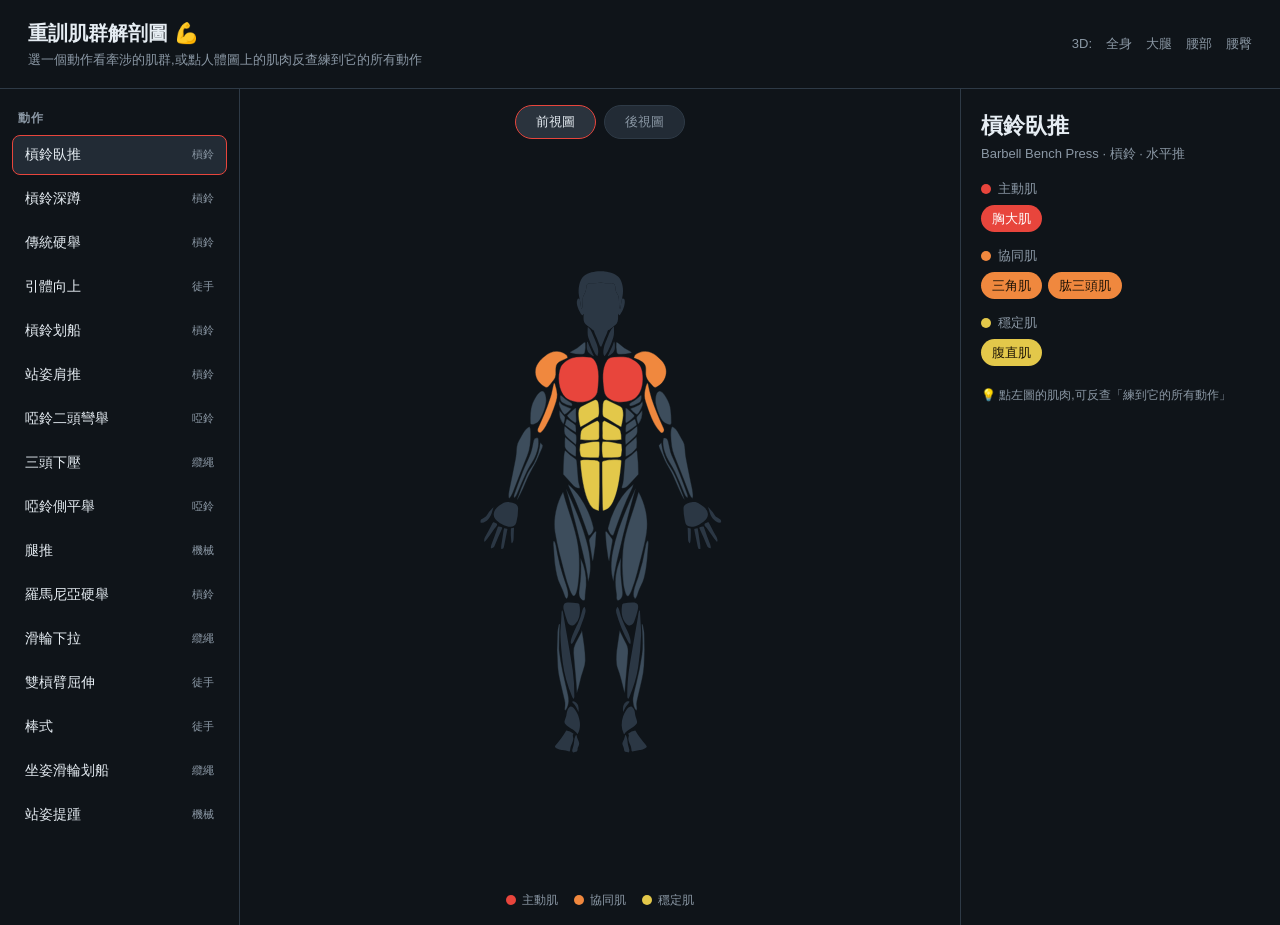
==== index.html @ b0a294b0 "重訓肌群解剖圖:2D SVG + 3D 解剖模型 - 2D:前/後視圖 SVG 人體,16 動作 × 15 肌群雙向查詢,三色語意 - 3D:全身(Draco 1.6MB)+ 大腿/腰部/腰臀區域頁," ====
<!DOCTYPE html>
<html lang="zh-Hant">
<head>
  <meta charset="UTF-8">
  <meta name="viewport" content="width=device-width, initial-scale=1.0">
  <title>重訓肌群解剖圖</title>
  <link rel="stylesheet" href="style.css">
</head>
<body>
  <header style="display:flex;justify-content:space-between;align-items:center;">
    <div>
      <h1>重訓肌群解剖圖 💪</h1>
      <p>選一個動作看牽涉的肌群,或點人體圖上的肌肉反查練到它的所有動作</p>
    </div>
    <nav style="display:flex;gap:14px;font-size:13px;">
      <span style="color:var(--text-dim)">3D:</span>
      <a href="fullbody3d.html" style="color:var(--text-dim);text-decoration:none">全身</a>
      <a href="thigh3d.html" style="color:var(--text-dim);text-decoration:none">大腿</a>
      <a href="waist3d.html" style="color:var(--text-dim);text-decoration:none">腰部</a>
      <a href="waistglute3d.html" style="color:var(--text-dim);text-decoration:none">腰臀</a>
    </nav>
  </header>

  <div class="layout">
    <!-- 左:動作清單 -->
    <aside class="sidebar">
      <h3>動作</h3>
      <div id="exercise-list"></div>
    </aside>

    <!-- 中:人體圖 -->
    <main class="stage">
      <div class="view-toggle">
        <button class="view-btn active" data-view="front">前視圖</button>
        <button class="view-btn" data-view="back">後視圖</button>
      </div>
      <div id="body-container"></div>
      <div class="legend">
        <span><i class="dot primary" style="width:10px;height:10px;border-radius:50%;margin-right:6px"></i>主動肌</span>
        <span><i class="dot synergist" style="width:10px;height:10px;border-radius:50%;margin-right:6px"></i>協同肌</span>
        <span><i class="dot stabilizer" style="width:10px;height:10px;border-radius:50%;margin-right:6px"></i>穩定肌</span>
      </div>
    </main>

    <!-- 右:資訊面板 -->
    <aside class="panel-wrap">
      <div id="panel"></div>
    </aside>
  </div>

  <script type="module" src="app.js"></script>
</body>
</html>
---- style.css ----
:root {
  --bg: #0f1419;
  --panel-bg: #1a2129;
  --card: #222b35;
  --border: #2e3a46;
  --text: #e6edf3;
  --text-dim: #8b98a5;

  /* 三色語意:主動 / 協同 / 穩定 */
  --primary: #e8453c;
  --synergist: #f0883e;
  --stabilizer: #e3c84a;

  --base-fill: #2b3744;
  --muscle-fill: #3d4d5c;
}

* { box-sizing: border-box; margin: 0; padding: 0; }

body {
  font-family: -apple-system, "PingFang TC", "Microsoft JhengHei", sans-serif;
  background: var(--bg);
  color: var(--text);
  line-height: 1.5;
}

header {
  padding: 18px 28px;
  border-bottom: 1px solid var(--border);
}
header h1 { font-size: 20px; font-weight: 700; }
header p { font-size: 13px; color: var(--text-dim); margin-top: 2px; }

.layout {
  display: grid;
  grid-template-columns: 240px 1fr 320px;
  gap: 0;
  height: calc(100vh - 64px);
}

/* ---------- 左欄:動作清單 ---------- */
.sidebar {
  border-right: 1px solid var(--border);
  overflow-y: auto;
  padding: 12px;
}
.sidebar h3 { font-size: 12px; color: var(--text-dim); text-transform: uppercase; letter-spacing: 1px; margin: 8px 6px; }
.ex-item {
  display: flex; justify-content: space-between; align-items: center;
  width: 100%; padding: 10px 12px; margin-bottom: 4px;
  background: transparent; border: 1px solid transparent; border-radius: 8px;
  color: var(--text); cursor: pointer; text-align: left; font-size: 14px;
  transition: background .12s, border-color .12s;
}
.ex-item:hover { background: var(--card); }
.ex-item.active { background: var(--card); border-color: var(--primary); }
.ex-name { font-weight: 500; }
.ex-meta { font-size: 11px; color: var(--text-dim); }

/* ---------- 中欄:人體圖 ---------- */
.stage {
  display: flex; flex-direction: column; align-items: center;
  padding: 16px; overflow: hidden;
}
.view-toggle { display: flex; gap: 8px; margin-bottom: 8px; }
.view-btn {
  padding: 7px 20px; background: var(--card); color: var(--text-dim);
  border: 1px solid var(--border); border-radius: 20px; cursor: pointer; font-size: 13px;
}
.view-btn.active { color: var(--text); border-color: var(--primary); background: #2a333d; }

#body-container { flex: 1; display: flex; align-items: center; justify-content: center; width: 100%; }
.body-svg { height: 100%; max-height: 560px; width: auto; }

/* 中性底圖 */
.base path, .base circle, .base ellipse { fill: var(--base-fill); }

/* 肌肉預設 */
.muscle {
  fill: var(--muscle-fill);
  stroke: #161d24; stroke-width: 1;
  cursor: pointer;
  transition: fill .15s, opacity .15s;
}
.muscle:hover { fill: #51677a; }

/* 三色狀態 */
.muscle.primary    { fill: var(--primary); }
.muscle.synergist  { fill: var(--synergist); }
.muscle.stabilizer { fill: var(--stabilizer); }
.muscle.selected   { fill: #4aa3e8; stroke: #fff; stroke-width: 2; }

/* ---------- 右欄:資訊面板 ---------- */
.panel-wrap { border-left: 1px solid var(--border); overflow-y: auto; padding: 20px; }
.panel-head h2 { font-size: 22px; }
.panel-head .sub { font-size: 13px; color: var(--text-dim); margin-top: 2px; margin-bottom: 16px; }

.panel-row { margin-bottom: 14px; }
.panel-label { display: flex; align-items: center; font-size: 13px; color: var(--text-dim); margin-bottom: 6px; }
.dot { width: 10px; height: 10px; border-radius: 50%; margin-right: 7px; display: inline-block; }
.chips { display: flex; flex-wrap: wrap; gap: 6px; }
.chip {
  font-size: 13px; padding: 4px 11px; border-radius: 14px;
  background: var(--card); color: var(--text);
}
.dot.primary, .chip.primary    { background: var(--primary); color: #fff; }
.dot.synergist, .chip.synergist { background: var(--synergist); color: #1a1206; }
.dot.stabilizer, .chip.stabilizer { background: var(--stabilizer); color: #1a1206; }

.hint { font-size: 12px; color: var(--text-dim); margin-top: 20px; line-height: 1.6; }
.panel-count { font-size: 13px; color: var(--text-dim); margin-bottom: 12px; }

/* 反查結果 */
.ex-results { display: flex; flex-direction: column; gap: 6px; }
.ex-result {
  display: flex; justify-content: space-between; align-items: center;
  padding: 10px 12px; background: var(--card); border: 1px solid var(--border);
  border-radius: 8px; cursor: pointer; color: var(--text); font-size: 14px;
}
.ex-result:hover { border-color: var(--text-dim); }
.ex-result-name { font-weight: 500; }

/* Tooltip */
#tooltip {
  position: fixed; display: none; z-index: 100;
  background: #000; color: #fff; padding: 5px 10px;
  border-radius: 6px; font-size: 12px; pointer-events: none; white-space: nowrap;
}

/* 圖例 */
.legend { display: flex; gap: 16px; margin-top: 10px; font-size: 12px; color: var(--text-dim); }
.legend span { display: flex; align-items: center; }

@media (max-width: 900px) {
  .layout { grid-template-columns: 1fr; height: auto; }
  .sidebar, .panel-wrap { border: none; border-bottom: 1px solid var(--border); }
}
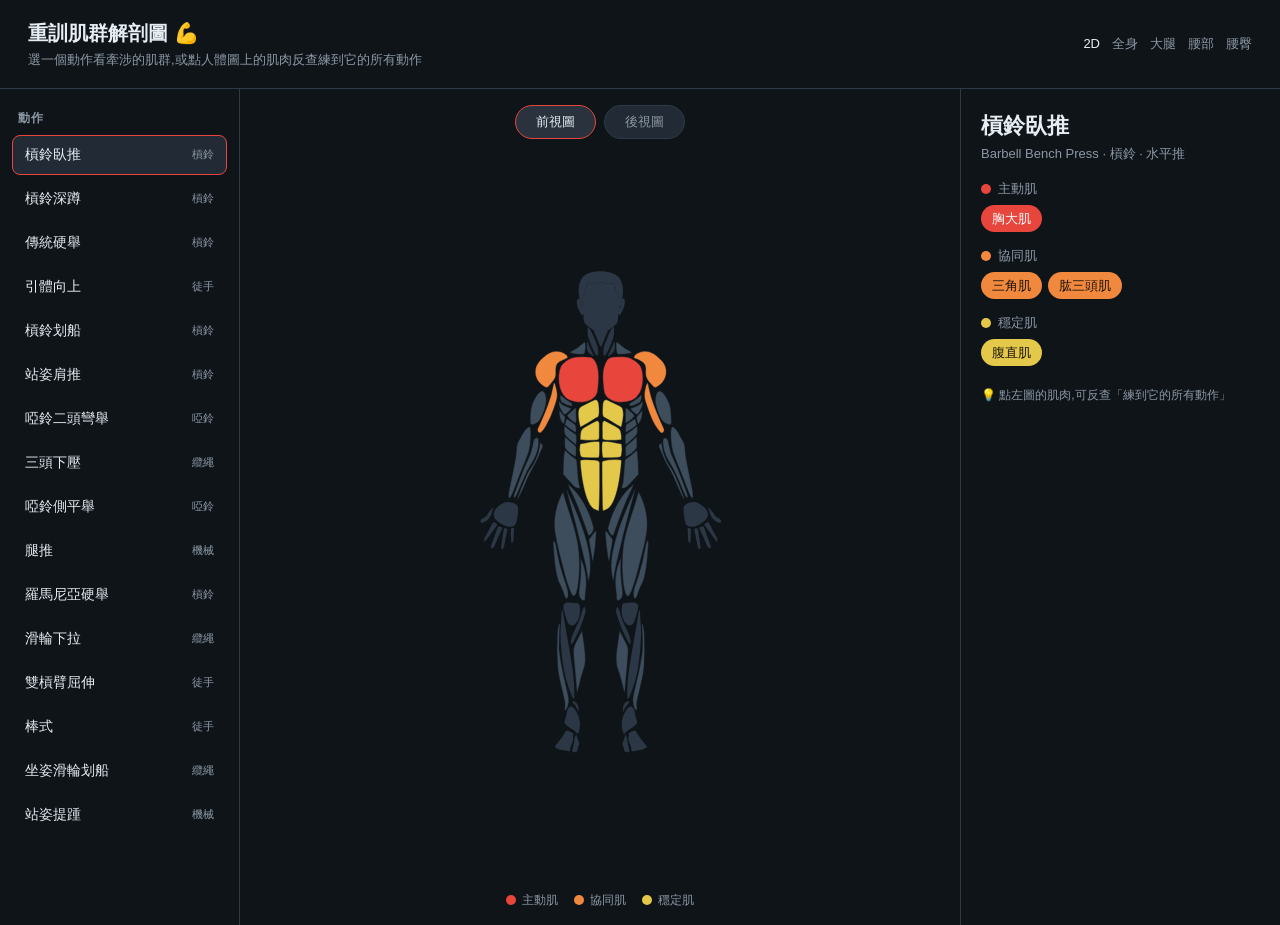
==== commit f395724a: "fix: 2D 頁導覽列與 3D 同步 - 2D 改用與 3D 相同的 .nav3d(2D·全身·大腿·腰部·腰臀,當前頁高亮) - .nav3d 樣式移到共用 style.css,viewer3d." ====
--- a/index.html
+++ b/index.html
@@ -12,12 +12,12 @@
       <h1>重訓肌群解剖圖 💪</h1>
       <p>選一個動作看牽涉的肌群,或點人體圖上的肌肉反查練到它的所有動作</p>
     </div>
-    <nav style="display:flex;gap:14px;font-size:13px;">
-      <span style="color:var(--text-dim)">3D:</span>
-      <a href="fullbody3d.html" style="color:var(--text-dim);text-decoration:none">全身</a>
-      <a href="thigh3d.html" style="color:var(--text-dim);text-decoration:none">大腿</a>
-      <a href="waist3d.html" style="color:var(--text-dim);text-decoration:none">腰部</a>
-      <a href="waistglute3d.html" style="color:var(--text-dim);text-decoration:none">腰臀</a>
+    <nav class="nav3d">
+      <a href="index.html" class="active">2D</a>
+      <a href="fullbody3d.html">全身</a>
+      <a href="thigh3d.html">大腿</a>
+      <a href="waist3d.html">腰部</a>
+      <a href="waistglute3d.html">腰臀</a>
     </nav>
   </header>
 
--- a/style.css
+++ b/style.css
@@ -30,6 +30,11 @@
 }
 header h1 { font-size: 20px; font-weight: 700; }
 header p { font-size: 13px; color: var(--text-dim); margin-top: 2px; }
+
+/* 頂部導覽(2D / 3D 各頁共用) */
+.nav3d { display: flex; gap: 12px; font-size: 13px; }
+.nav3d a { color: var(--text-dim); text-decoration: none; }
+.nav3d a:hover, .nav3d a.active { color: var(--text); }
 
 .layout {
   display: grid;
@@ -131,7 +136,23 @@
 .legend { display: flex; gap: 16px; margin-top: 10px; font-size: 12px; color: var(--text-dim); }
 .legend span { display: flex; align-items: center; }
 
-@media (max-width: 900px) {
+@media (max-width: 820px) {
+  header { padding: 14px 18px; flex-wrap: wrap; gap: 8px; }
+  header h1 { font-size: 18px; }
+  .nav3d { width: 100%; overflow-x: auto; -webkit-overflow-scrolling: touch; }
+  .nav3d a { flex: 0 0 auto; }
+
   .layout { grid-template-columns: 1fr; height: auto; }
-  .sidebar, .panel-wrap { border: none; border-bottom: 1px solid var(--border); }
+
+  /* 人體圖優先顯示 */
+  .stage { order: -1; padding: 12px; }
+  .body-svg { max-height: 56vh; }
+
+  /* 動作清單改成橫向捲動的晶片列,省直向空間 */
+  .sidebar { display: flex; flex-direction: row; overflow-x: auto; gap: 8px; -webkit-overflow-scrolling: touch; }
+  .sidebar h3 { display: none; }
+  .ex-item { flex: 0 0 auto; flex-direction: column; align-items: flex-start; gap: 2px; }
+
+  .sidebar, .panel-wrap { border: none; border-top: 1px solid var(--border); }
+  .panel-wrap { padding: 16px; }
 }
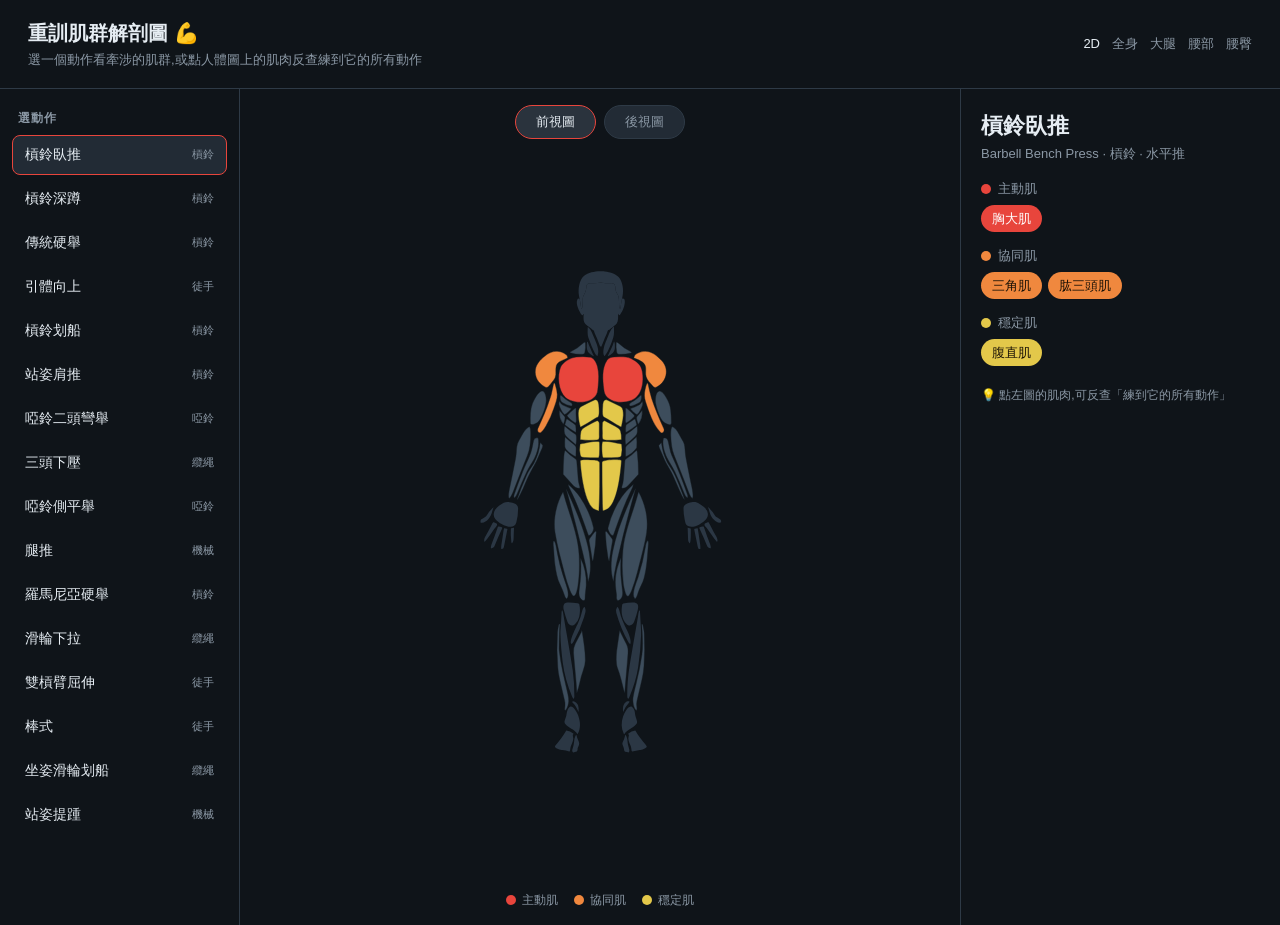
==== commit 35a027ad: "fix: 2D 手機版比照 3D 排版 用 flex order 重排為:① 人體圖(前/後視圖)在上 → ② 選動作晶片區塊 → ③ 細部解說。 動作清單在手機改成與 3D 一致的晶片樣式;左欄標題" ====
--- a/index.html
+++ b/index.html
@@ -24,7 +24,7 @@
   <div class="layout">
     <!-- 左:動作清單 -->
     <aside class="sidebar">
-      <h3>動作</h3>
+      <h3>選動作</h3>
       <div id="exercise-list"></div>
     </aside>
 
--- a/style.css
+++ b/style.css
@@ -142,17 +142,24 @@
   .nav3d { width: 100%; overflow-x: auto; -webkit-overflow-scrolling: touch; }
   .nav3d a { flex: 0 0 auto; }
 
-  .layout { grid-template-columns: 1fr; height: auto; }
+  /* 比照 3D:單欄直向堆疊,用 order 重排
+     ① 人體圖(前/後視圖)→ ② 選動作區塊 → ③ 細部解說 */
+  .layout { display: flex; flex-direction: column; height: auto; }
 
-  /* 人體圖優先顯示 */
-  .stage { order: -1; padding: 12px; }
-  .body-svg { max-height: 56vh; }
+  /* ① 人體圖在最上。給明確高度,否則 height:100% 在 auto 容器內會塌成 0 */
+  .stage { order: 1; padding: 12px; overflow: visible; }
+  #body-container { width: 100%; }
+  .body-svg { height: 56vh; max-height: 56vh; width: auto; }
 
-  /* 動作清單改成橫向捲動的晶片列,省直向空間 */
-  .sidebar { display: flex; flex-direction: row; overflow-x: auto; gap: 8px; -webkit-overflow-scrolling: touch; }
-  .sidebar h3 { display: none; }
-  .ex-item { flex: 0 0 auto; flex-direction: column; align-items: flex-start; gap: 2px; }
+  /* ② 選動作:做成跟 3D 一樣的晶片區塊 */
+  .sidebar { order: 2; overflow: visible; border-right: none; border-top: 1px solid var(--border); padding: 14px 16px; }
+  .sidebar h3 { display: block; margin: 0 0 8px; }
+  #exercise-list { display: flex; flex-wrap: wrap; gap: 6px; }
+  .ex-item { width: auto; flex: 0 0 auto; margin: 0; padding: 6px 12px; font-size: 13px;
+             background: var(--card); border: 1px solid var(--border); border-radius: 16px; }
+  .ex-item.active { background: #2a333d; border-color: var(--primary); }
+  .ex-meta { display: none; }
 
-  .sidebar, .panel-wrap { border: none; border-top: 1px solid var(--border); }
-  .panel-wrap { padding: 16px; }
+  /* ③ 細部解說 */
+  .panel-wrap { order: 3; border-left: none; border-top: 1px solid var(--border); padding: 16px; }
 }
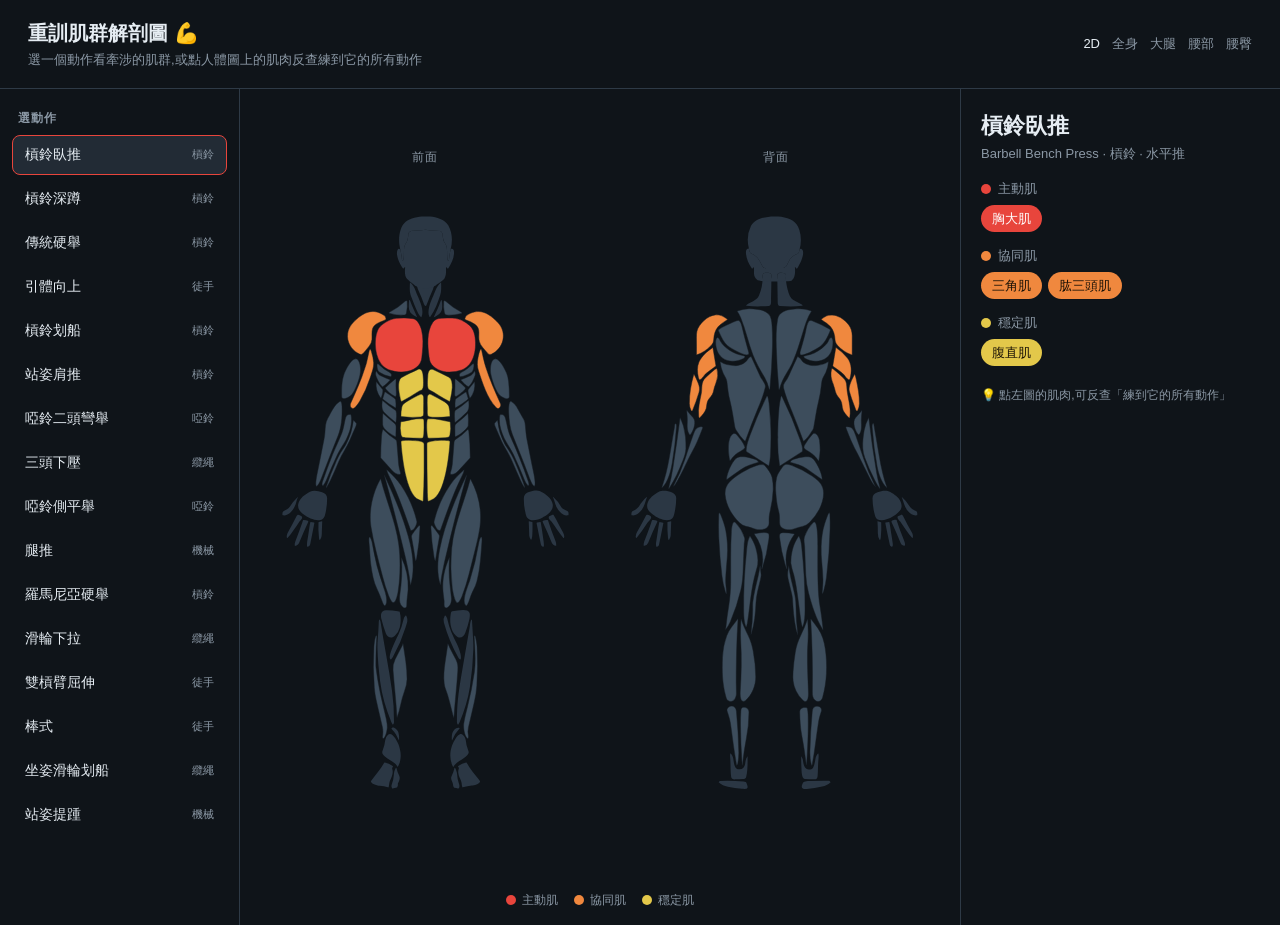
==== commit dec54243: "feat: 2D 前/後視圖並排同頁顯示,移除切換鈕 - app.js renderBody 同時渲染前後兩張圖(各加「前面/背面」圖說) - 移除 view 切換狀態/按鈕與選動作時的自動切視圖邏輯" ====
--- a/index.html
+++ b/index.html
@@ -28,12 +28,8 @@
       <div id="exercise-list"></div>
     </aside>
 
-    <!-- 中:人體圖 -->
+    <!-- 中:人體圖(前/後視圖並排) -->
     <main class="stage">
-      <div class="view-toggle">
-        <button class="view-btn active" data-view="front">前視圖</button>
-        <button class="view-btn" data-view="back">後視圖</button>
-      </div>
       <div id="body-container"></div>
       <div class="legend">
         <span><i class="dot primary" style="width:10px;height:10px;border-radius:50%;margin-right:6px"></i>主動肌</span>
--- a/style.css
+++ b/style.css
@@ -62,20 +62,16 @@
 .ex-name { font-weight: 500; }
 .ex-meta { font-size: 11px; color: var(--text-dim); }
 
-/* ---------- 中欄:人體圖 ---------- */
+/* ---------- 中欄:人體圖(前/後視圖並排) ---------- */
 .stage {
-  display: flex; flex-direction: column; align-items: center;
+  display: flex; flex-direction: column; align-items: center; justify-content: center;
   padding: 16px; overflow: hidden;
 }
-.view-toggle { display: flex; gap: 8px; margin-bottom: 8px; }
-.view-btn {
-  padding: 7px 20px; background: var(--card); color: var(--text-dim);
-  border: 1px solid var(--border); border-radius: 20px; cursor: pointer; font-size: 13px;
-}
-.view-btn.active { color: var(--text); border-color: var(--primary); background: #2a333d; }
-
-#body-container { flex: 1; display: flex; align-items: center; justify-content: center; width: 100%; }
-.body-svg { height: 100%; max-height: 560px; width: auto; }
+#body-container { flex: 1; display: flex; align-items: center; justify-content: center; gap: 18px; width: 100%; }
+.figure { display: flex; flex-direction: column; align-items: center; }
+.fig-cap { font-size: 12px; color: var(--text-dim); letter-spacing: 1px; margin-bottom: 6px; }
+/* 兩張圖並排:用高度為主,並以欄寬(扣掉左右欄)為上限,避免互相擠壓 */
+.body-svg { height: min(74vh, calc(100vw - 600px)); width: auto; }
 
 /* 中性底圖 */
 .base path, .base circle, .base ellipse { fill: var(--base-fill); }
@@ -146,10 +142,10 @@
      ① 人體圖(前/後視圖)→ ② 選動作區塊 → ③ 細部解說 */
   .layout { display: flex; flex-direction: column; height: auto; }
 
-  /* ① 人體圖在最上。給明確高度,否則 height:100% 在 auto 容器內會塌成 0 */
+  /* ① 前/後視圖並排在最上。手機改用寬度為主(各 ~44vw),兩張並排剛好塞滿 */
   .stage { order: 1; padding: 12px; overflow: visible; }
-  #body-container { width: 100%; }
-  .body-svg { height: 56vh; max-height: 56vh; width: auto; }
+  #body-container { width: 100%; gap: 8px; }
+  .body-svg { width: 44vw; height: auto; max-height: none; }
 
   /* ② 選動作:做成跟 3D 一樣的晶片區塊 */
   .sidebar { order: 2; overflow: visible; border-right: none; border-top: 1px solid var(--border); padding: 14px 16px; }
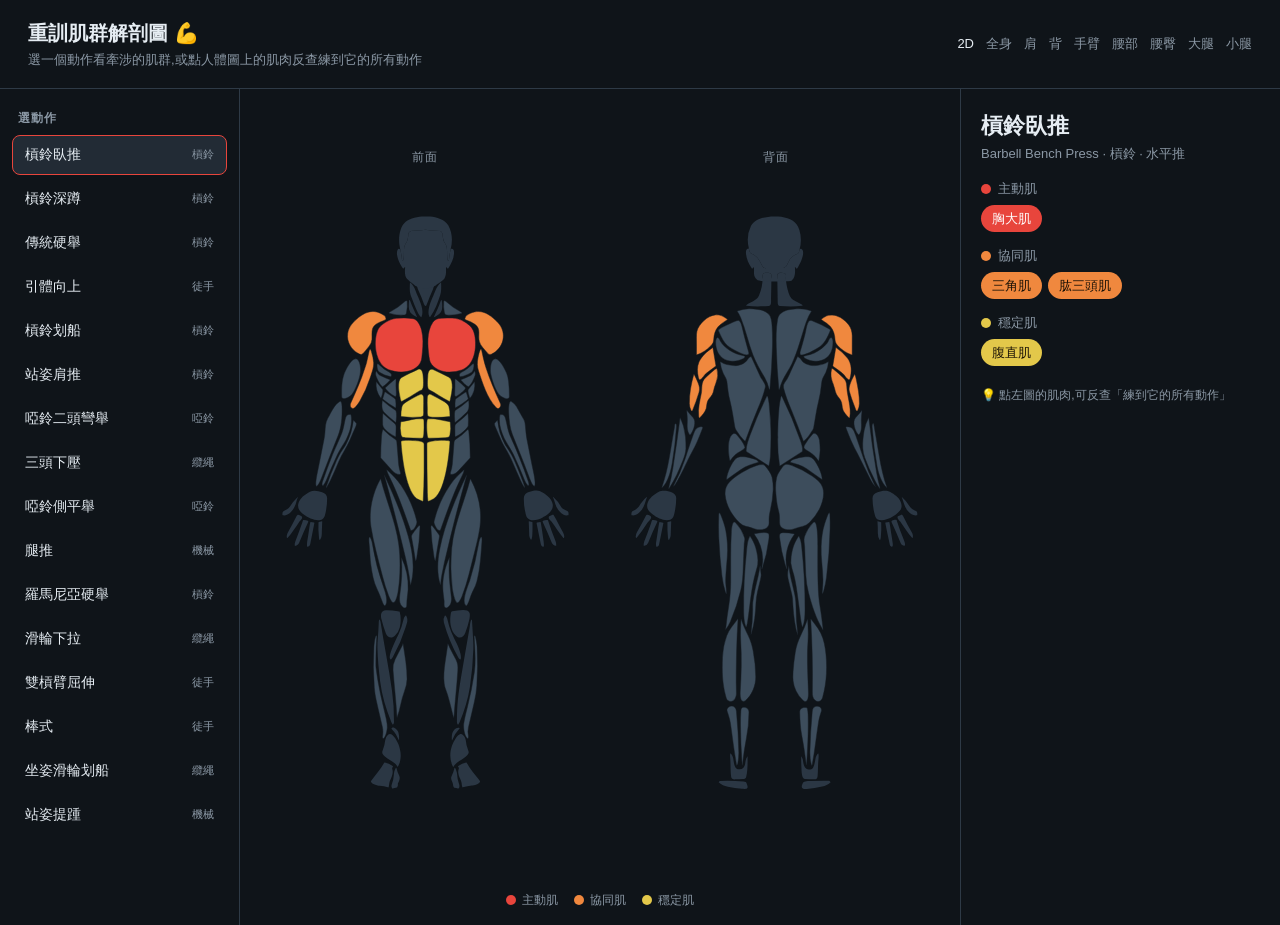
==== commit 35576ba2: "feat: 新增 肩/背/手臂/小腿 4 個 3D 部位頁 - 肌肉 glb(Draco):shoulder(三角/斜方) back(背闊/斜方/豎脊) arm(二頭/三頭/前臂) calf(腓腸/比" ====
--- a/index.html
+++ b/index.html
@@ -15,9 +15,13 @@
     <nav class="nav3d">
       <a href="index.html" class="active">2D</a>
       <a href="fullbody3d.html">全身</a>
-      <a href="thigh3d.html">大腿</a>
+      <a href="shoulder3d.html">肩</a>
+      <a href="back3d.html">背</a>
+      <a href="arm3d.html">手臂</a>
       <a href="waist3d.html">腰部</a>
       <a href="waistglute3d.html">腰臀</a>
+      <a href="thigh3d.html">大腿</a>
+      <a href="calf3d.html">小腿</a>
     </nav>
   </header>
 
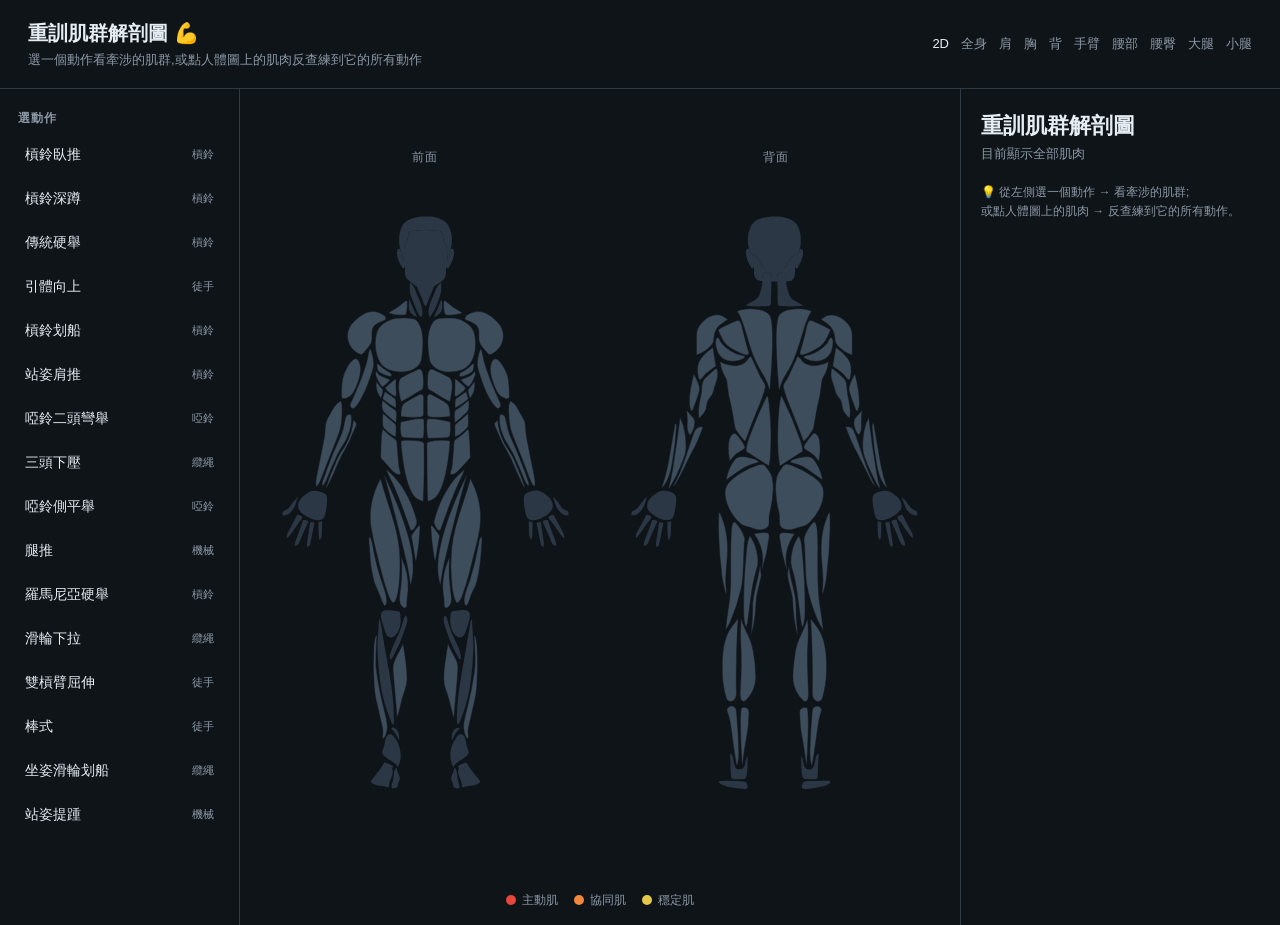
==== commit 5da07758: "feat: 新增「胸」部位頁(胸大肌 + 可選胸廓/鎖骨) - chest.glb(胸大肌 6 塊)+ chest_bone.glb(肋骨/胸骨/鎖骨,lazy load) - 10 頁導覽插入「胸」" ====
--- a/index.html
+++ b/index.html
@@ -16,6 +16,7 @@
       <a href="index.html" class="active">2D</a>
       <a href="fullbody3d.html">全身</a>
       <a href="shoulder3d.html">肩</a>
+      <a href="chest3d.html">胸</a>
       <a href="back3d.html">背</a>
       <a href="arm3d.html">手臂</a>
       <a href="waist3d.html">腰部</a>
